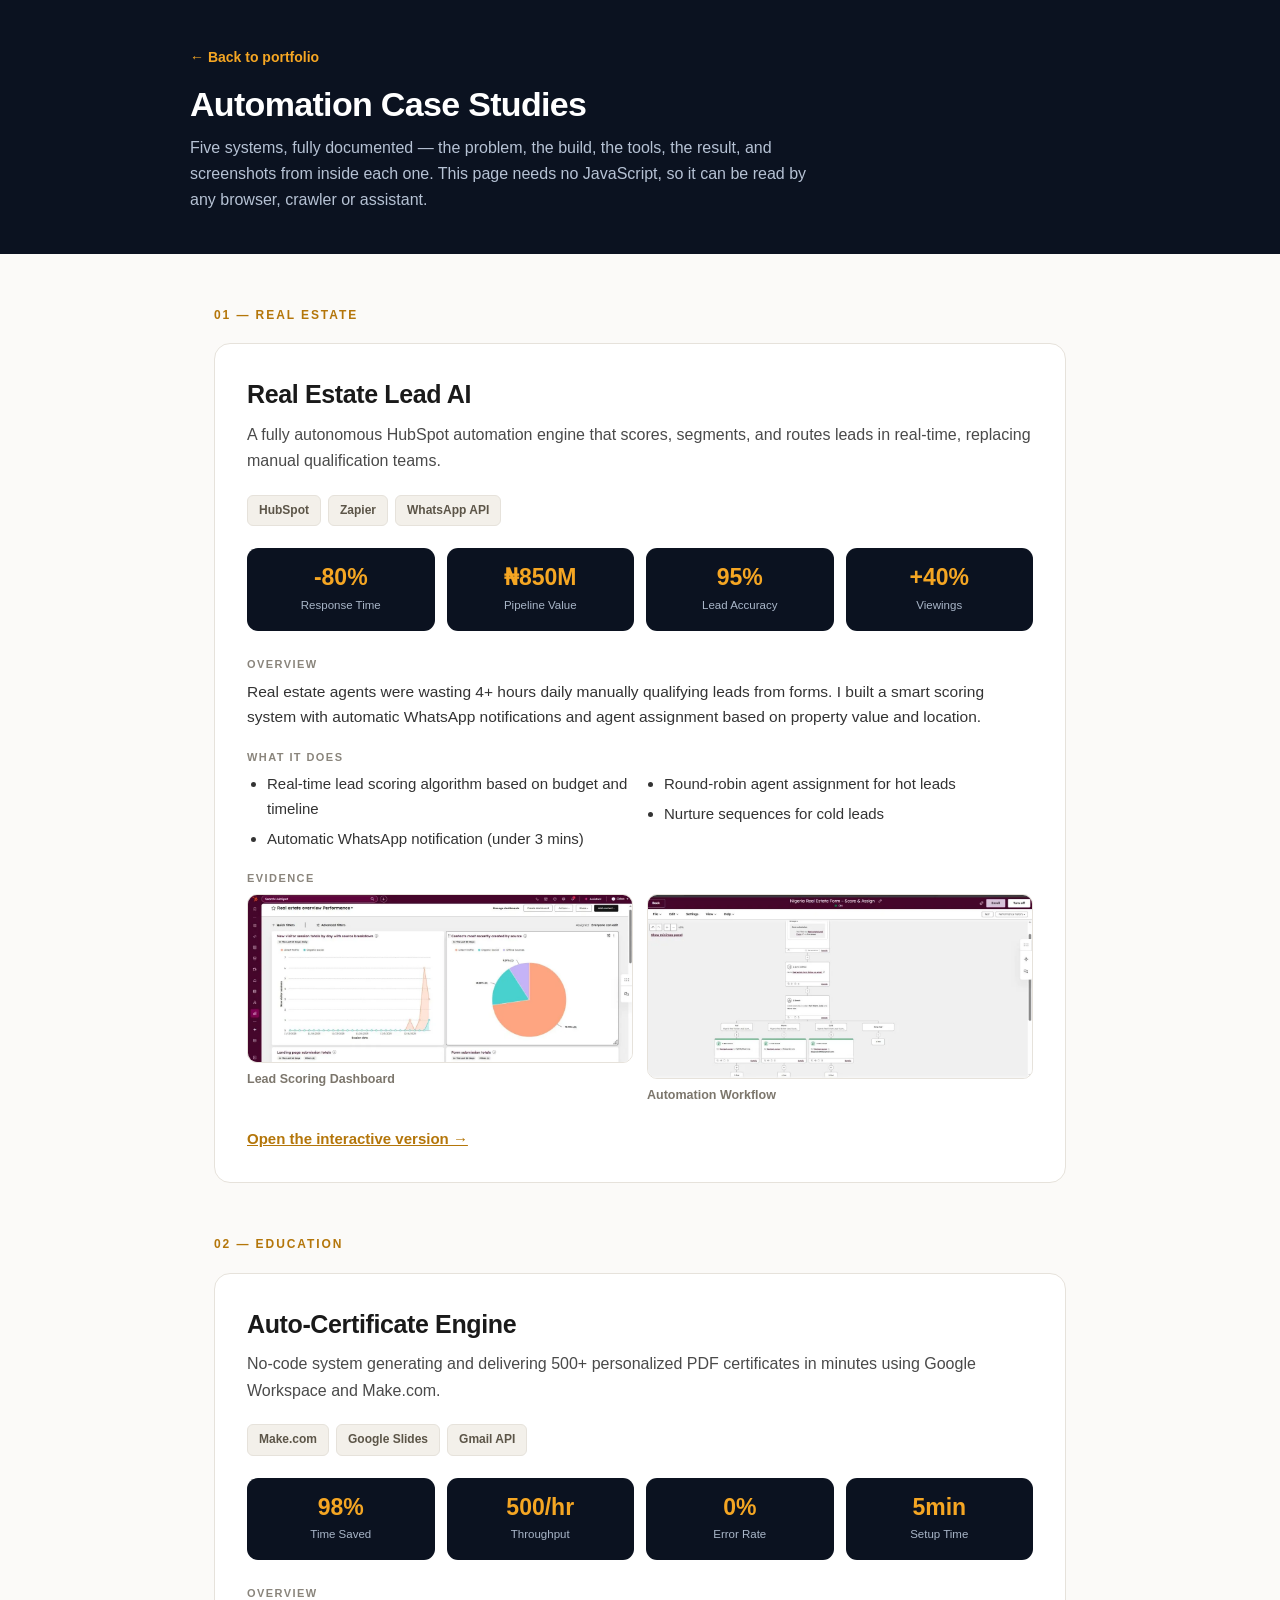
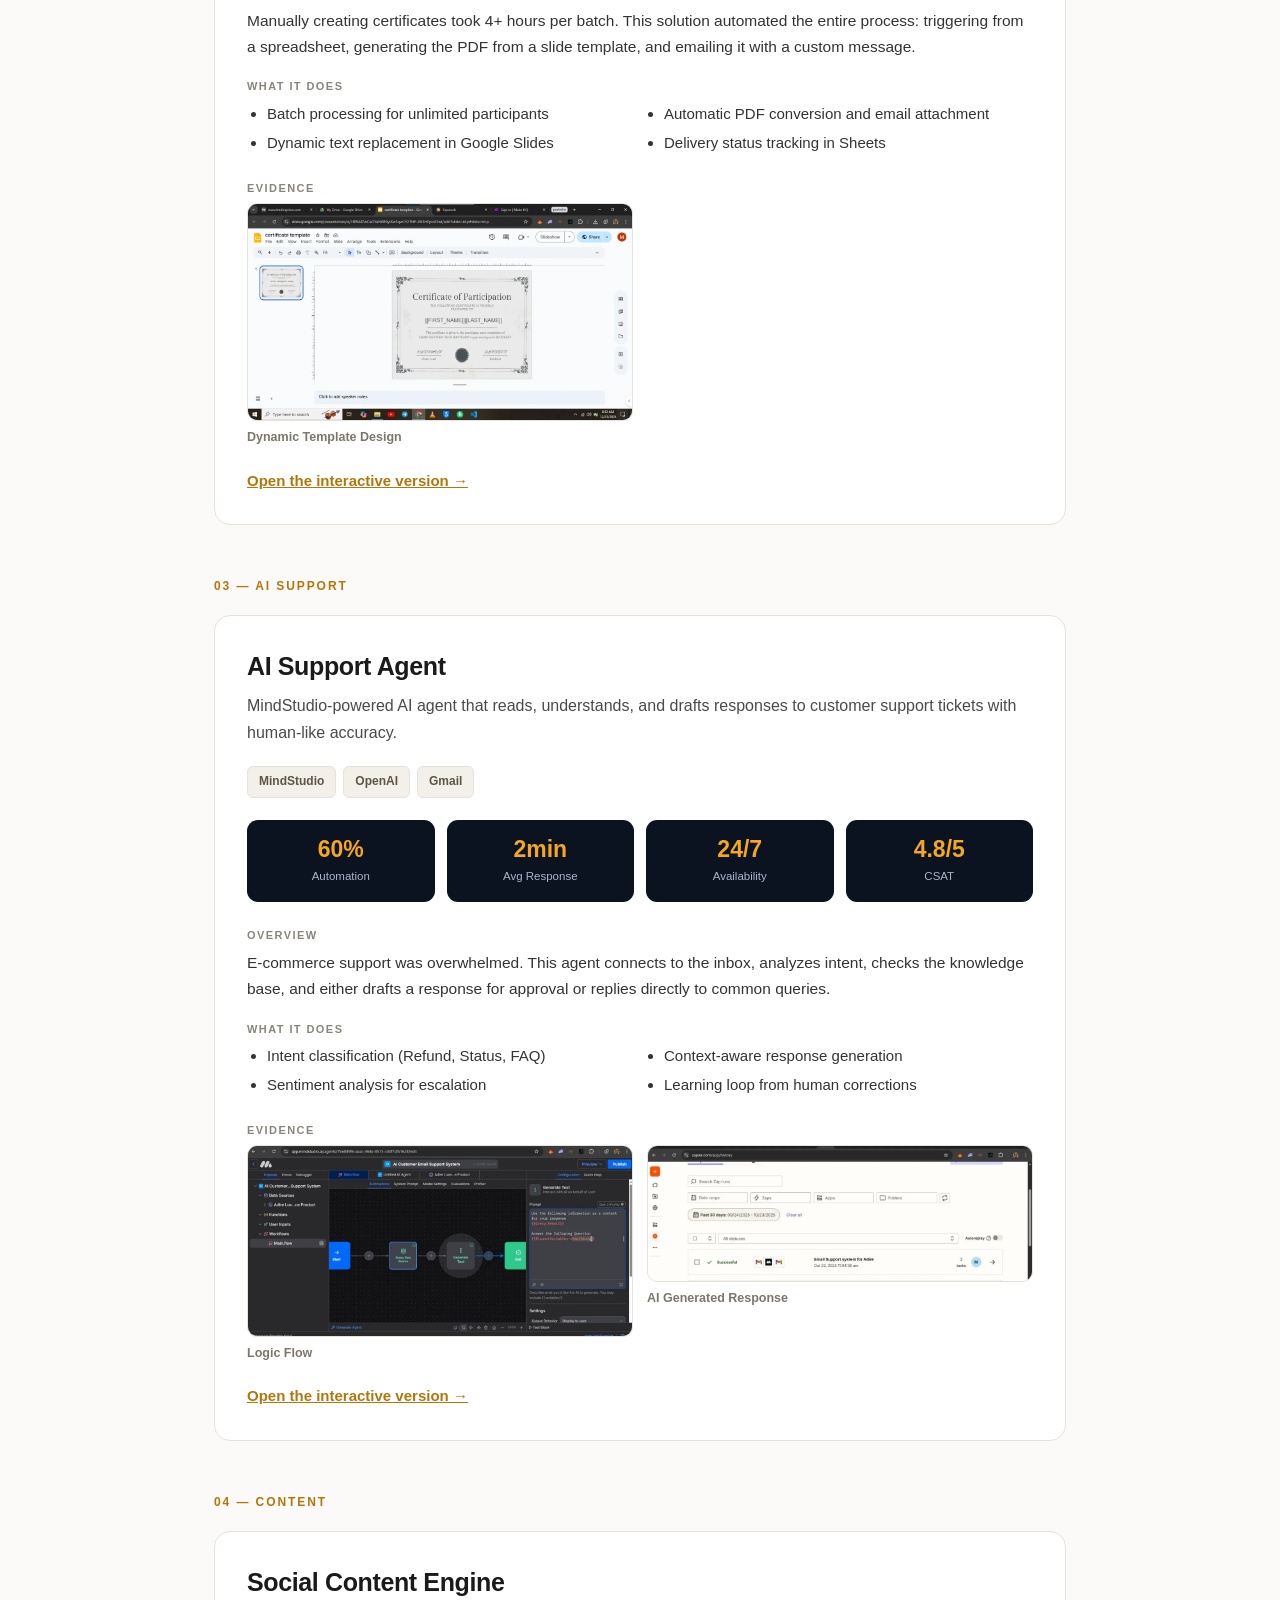
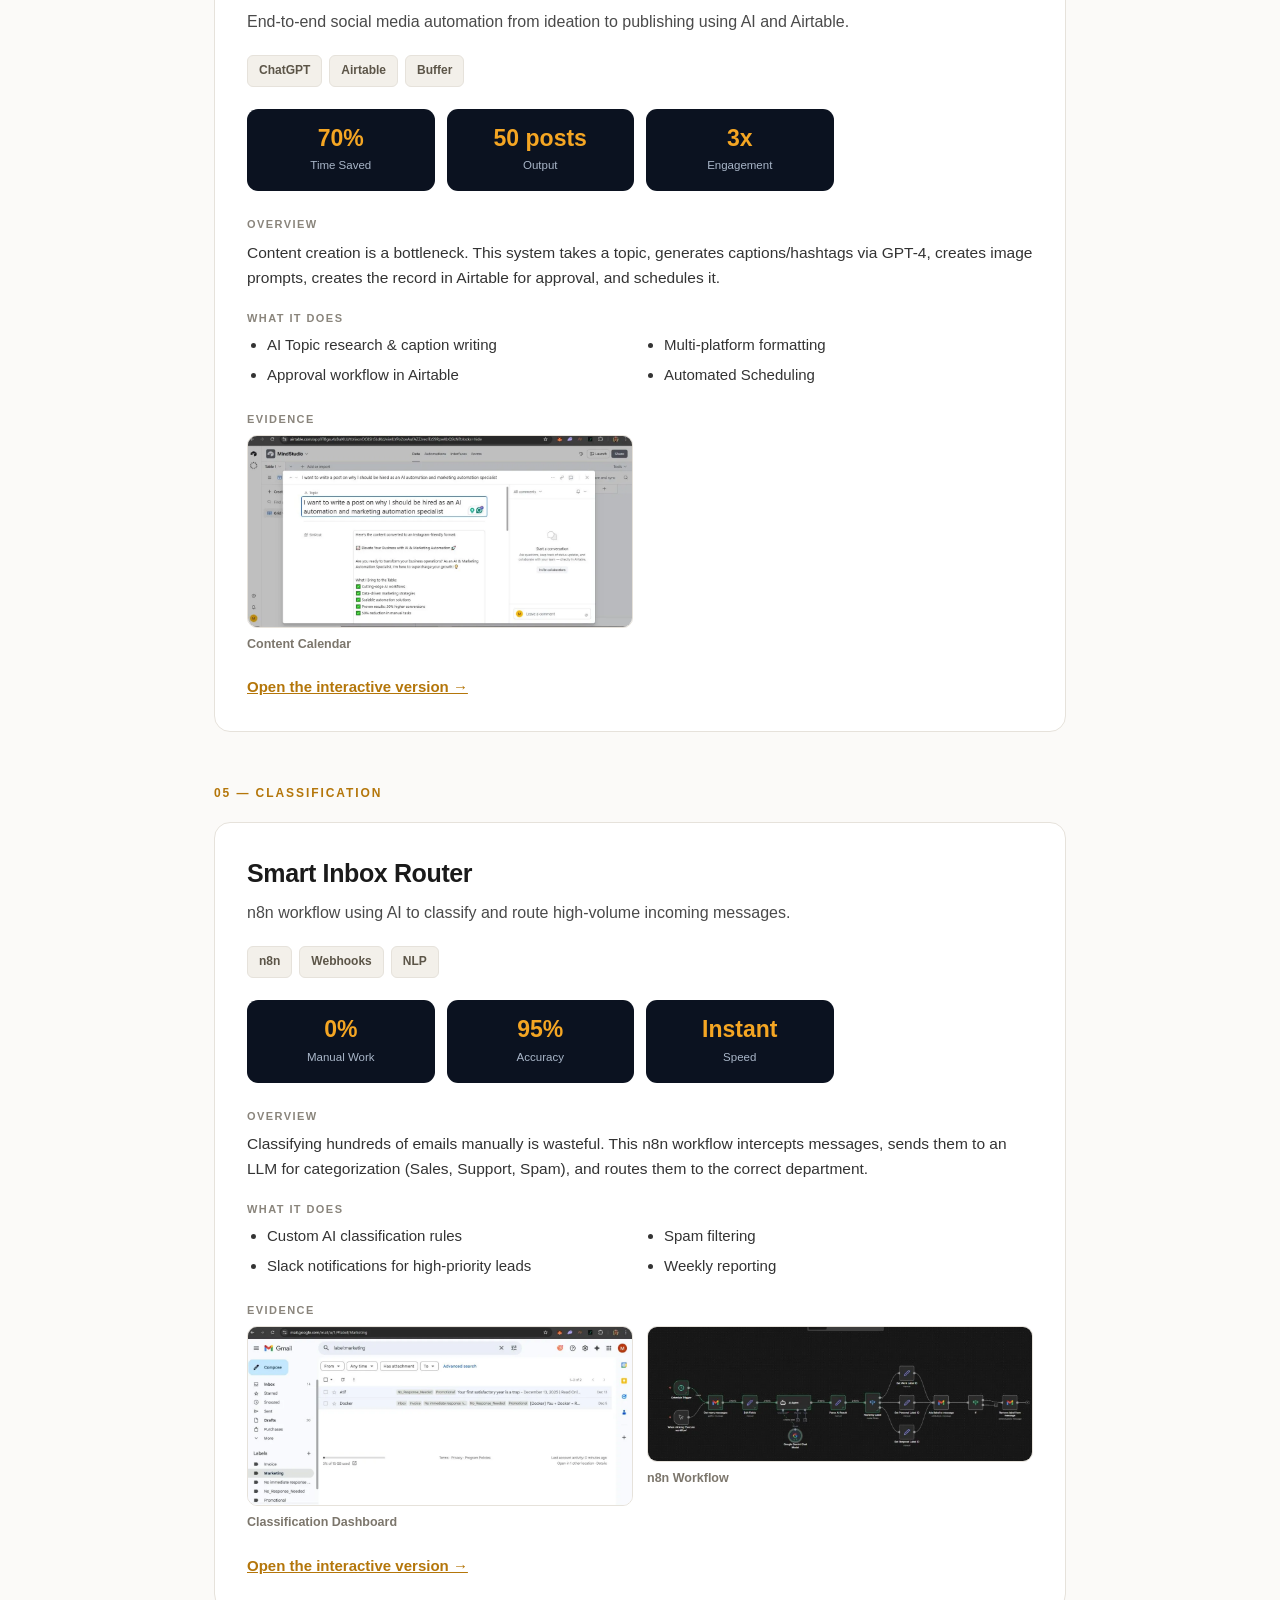
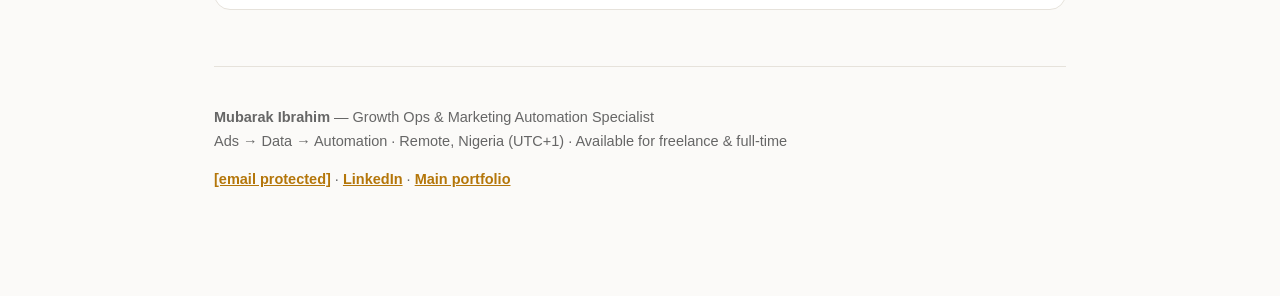
==== project-Automation.html @ 44b2a0fa "Add files via upload" ====
<!DOCTYPE html>
<html lang="en">
<head>
<meta charset="utf-8">
<meta name="viewport" content="width=device-width, initial-scale=1">
<title>Automation Case Studies — Mubarak Ibrahim</title>
<meta name="description" content="Five automation builds, fully documented: real estate lead scoring (HubSpot), certificate generation (Make.com), AI support agent (MindStudio), social content engine (Airtable) and inbox routing (n8n). With screenshots.">
<meta name="author" content="Mubarak Ibrahim">
<meta name="robots" content="index, follow, max-image-preview:large">
<link rel="canonical" href="https://oyinwonuoola.github.io/my-website/case-studies.html">
<meta property="og:type" content="website">
<meta property="og:title" content="Automation Case Studies — Mubarak Ibrahim">
<meta property="og:description" content="Five automation builds, fully documented with screenshots and results.">
<meta property="og:url" content="https://oyinwonuoola.github.io/my-website/case-studies.html">
<meta property="og:image" content="https://oyinwonuoola.github.io/my-website/Profile.jpg">
<script type="application/ld+json">
{
  "@context": "https://schema.org",
  "@type": "CollectionPage",
  "name": "Automation Case Studies — Mubarak Ibrahim",
  "url": "https://oyinwonuoola.github.io/my-website/case-studies.html",
  "author": {"@type": "Person", "name": "Mubarak Ibrahim",
             "jobTitle": "Growth Operations & Marketing Automation Specialist"},
  "hasPart": [
    {{"@type": "CreativeWork", "name": "Real Estate Lead AI", "url": "https://oyinwonuoola.github.io/my-website/case-studies.html#lead-qualification"}},    {{"@type": "CreativeWork", "name": "Auto-Certificate Engine", "url": "https://oyinwonuoola.github.io/my-website/case-studies.html#certificate-system"}},    {{"@type": "CreativeWork", "name": "AI Support Agent", "url": "https://oyinwonuoola.github.io/my-website/case-studies.html#email-support"}},    {{"@type": "CreativeWork", "name": "Social Content Engine", "url": "https://oyinwonuoola.github.io/my-website/case-studies.html#social-media"}},    {{"@type": "CreativeWork", "name": "Smart Inbox Router", "url": "https://oyinwonuoola.github.io/my-website/case-studies.html#email-labeling"}}
  ]
}
</script>
<style>
  *{box-sizing:border-box}
  body{margin:0;background:#fbfaf8;color:#1a1a1a;font-family:-apple-system,BlinkMacSystemFont,"Segoe UI",Roboto,Helvetica,Arial,sans-serif;line-height:1.65;-webkit-font-smoothing:antialiased}
  .wrap{max-width:900px;margin:0 auto;padding:0 24px 90px}
  header.top{background:#0b1220;color:#fff;padding:44px 24px 40px}
  .top-in{max-width:900px;margin:0 auto}
  .back{color:#f5a623;font-size:14px;font-weight:700;text-decoration:none}
  h1{font-size:34px;line-height:1.18;margin:14px 0 10px;font-weight:800;letter-spacing:-.02em}
  .sub{color:#b6c2d4;font-size:16px;margin:0;max-width:640px}
  h2.sec{font-size:12px;letter-spacing:.16em;text-transform:uppercase;color:#b4760a;font-weight:800;margin:52px 0 4px}
  .cs{background:#fff;border:1px solid #e6e2db;border-radius:16px;padding:30px 32px;margin:18px 0;scroll-margin-top:20px}
  .cs h3{font-size:25px;margin:0 0 6px;font-weight:800;letter-spacing:-.015em}
  .cs .desc{font-size:16px;color:#4a4a4a;margin:0 0 20px}
  .tags{display:flex;flex-wrap:wrap;gap:7px;margin:0 0 22px}
  .tag{font-size:12px;font-weight:700;background:#f3f0ea;color:#5c5548;border:1px solid #e6e2db;padding:5px 11px;border-radius:6px}
  .stats{display:grid;grid-template-columns:repeat(4,1fr);gap:12px;margin:0 0 24px}
  .stat{background:#0b1220;color:#fff;border-radius:11px;padding:16px 14px;text-align:center}
  .stat b{display:block;font-size:23px;font-weight:800;color:#f5a623;line-height:1.15}
  .stat span{font-size:11.5px;color:#a9b6c8;display:block;margin-top:5px}
  .block{margin:0 0 18px}
  .block h4{font-size:11px;letter-spacing:.13em;text-transform:uppercase;color:#8a857c;font-weight:800;margin:0 0 6px}
  .block p{margin:0;font-size:15.5px;color:#333}
  ul.feat{margin:0;padding-left:20px;font-size:15px;color:#333;columns:2;column-gap:28px}
  ul.feat li{margin-bottom:5px}
  .media{display:grid;grid-template-columns:1fr 1fr;gap:14px;margin:0}
  figure{margin:0}
  figure img{width:100%;border:1px solid #e6e2db;border-radius:10px;display:block;background:#f3f0ea}
  figcaption{font-size:12.5px;color:#7c766c;margin-top:6px;font-weight:600}
  .result{margin:20px 0 0}
  .result a{color:#b4760a;font-weight:700;font-size:15px}
  footer.foot{margin-top:56px;padding-top:24px;border-top:1px solid #e6e2db;font-size:14.5px;color:#666}
  footer.foot a{color:#b4760a;font-weight:700}
  @media(max-width:720px){.stats{grid-template-columns:1fr 1fr}.media{grid-template-columns:1fr}ul.feat{columns:1}.cs{padding:22px 20px}h1{font-size:27px}}
</style>
</head>
<body>
<header class="top"><div class="top-in">
  <a class="back" href="index.html">&larr; Back to portfolio</a>
  <h1>Automation Case Studies</h1>
  <p class="sub">Five systems, fully documented — the problem, the build, the tools, the
  result, and screenshots from inside each one. This page needs no JavaScript, so it can be
  read by any browser, crawler or assistant.</p>
</div></header>
<div class="wrap">

  <h2 class="sec">01 — Real Estate</h2>
  <article class="cs" id="lead-qualification">
    <h3>Real Estate Lead AI</h3>
    <p class="desc">A fully autonomous HubSpot automation engine that scores, segments, and routes leads in real-time, replacing manual qualification teams.</p>
    <div class="tags"><span class="tag">HubSpot</span><span class="tag">Zapier</span><span class="tag">WhatsApp API</span></div>
    <div class="stats"><div class="stat"><b>-80%</b><span>Response Time</span></div><div class="stat"><b>₦850M</b><span>Pipeline Value</span></div><div class="stat"><b>95%</b><span>Lead Accuracy</span></div><div class="stat"><b>+40%</b><span>Viewings</span></div></div>
    <div class="block"><h4>Overview</h4><p>Real estate agents were wasting 4+ hours daily manually qualifying leads from forms. I built a smart scoring system with automatic WhatsApp notifications and agent assignment based on property value and location.</p></div>
    <div class="block"><h4>What it does</h4><ul class="feat"><li>Real-time lead scoring algorithm based on budget and timeline</li><li>Automatic WhatsApp notification (under 3 mins)</li><li>Round-robin agent assignment for hot leads</li><li>Nurture sequences for cold leads</li></ul></div>
    <div class="block"><h4>Evidence</h4><div class="media"><figure><img src="Image/Projects/Lead%20Qualification/dashboard.webp" alt="Lead Scoring Dashboard — Real Estate Lead AI" loading="lazy"><figcaption>Lead Scoring Dashboard</figcaption></figure><figure><img src="Image/Projects/Lead%20Qualification/workflow.webp" alt="Automation Workflow — Real Estate Lead AI" loading="lazy"><figcaption>Automation Workflow</figcaption></figure></div></div>
    <p class="result"><a href="index.html#projects">Open the interactive version &rarr;</a></p>
  </article>
  <h2 class="sec">02 — Education</h2>
  <article class="cs" id="certificate-system">
    <h3>Auto-Certificate Engine</h3>
    <p class="desc">No-code system generating and delivering 500+ personalized PDF certificates in minutes using Google Workspace and Make.com.</p>
    <div class="tags"><span class="tag">Make.com</span><span class="tag">Google Slides</span><span class="tag">Gmail API</span></div>
    <div class="stats"><div class="stat"><b>98%</b><span>Time Saved</span></div><div class="stat"><b>500/hr</b><span>Throughput</span></div><div class="stat"><b>0%</b><span>Error Rate</span></div><div class="stat"><b>5min</b><span>Setup Time</span></div></div>
    <div class="block"><h4>Overview</h4><p>Manually creating certificates took 4+ hours per batch. This solution automated the entire process: triggering from a spreadsheet, generating the PDF from a slide template, and emailing it with a custom message.</p></div>
    <div class="block"><h4>What it does</h4><ul class="feat"><li>Batch processing for unlimited participants</li><li>Dynamic text replacement in Google Slides</li><li>Automatic PDF conversion and email attachment</li><li>Delivery status tracking in Sheets</li></ul></div>
    <div class="block"><h4>Evidence</h4><div class="media"><figure><img src="Image/Projects/Certificate/Template.webp" alt="Dynamic Template Design — Auto-Certificate Engine" loading="lazy"><figcaption>Dynamic Template Design</figcaption></figure></div></div>
    <p class="result"><a href="index.html#projects">Open the interactive version &rarr;</a></p>
  </article>
  <h2 class="sec">03 — AI Support</h2>
  <article class="cs" id="email-support">
    <h3>AI Support Agent</h3>
    <p class="desc">MindStudio-powered AI agent that reads, understands, and drafts responses to customer support tickets with human-like accuracy.</p>
    <div class="tags"><span class="tag">MindStudio</span><span class="tag">OpenAI</span><span class="tag">Gmail</span></div>
    <div class="stats"><div class="stat"><b>60%</b><span>Automation</span></div><div class="stat"><b>2min</b><span>Avg Response</span></div><div class="stat"><b>24/7</b><span>Availability</span></div><div class="stat"><b>4.8/5</b><span>CSAT</span></div></div>
    <div class="block"><h4>Overview</h4><p>E-commerce support was overwhelmed. This agent connects to the inbox, analyzes intent, checks the knowledge base, and either drafts a response for approval or replies directly to common queries.</p></div>
    <div class="block"><h4>What it does</h4><ul class="feat"><li>Intent classification (Refund, Status, FAQ)</li><li>Sentiment analysis for escalation</li><li>Context-aware response generation</li><li>Learning loop from human corrections</li></ul></div>
    <div class="block"><h4>Evidence</h4><div class="media"><figure><img src="Image/Projects/Email%20Support/workflow.webp" alt="Logic Flow — AI Support Agent" loading="lazy"><figcaption>Logic Flow</figcaption></figure><figure><img src="Image/Projects/Email%20Support/Agent%20response.webp" alt="AI Generated Response — AI Support Agent" loading="lazy"><figcaption>AI Generated Response</figcaption></figure></div></div>
    <p class="result"><a href="index.html#projects">Open the interactive version &rarr;</a></p>
  </article>
  <h2 class="sec">04 — Content</h2>
  <article class="cs" id="social-media">
    <h3>Social Content Engine</h3>
    <p class="desc">End-to-end social media automation from ideation to publishing using AI and Airtable.</p>
    <div class="tags"><span class="tag">ChatGPT</span><span class="tag">Airtable</span><span class="tag">Buffer</span></div>
    <div class="stats"><div class="stat"><b>70%</b><span>Time Saved</span></div><div class="stat"><b>50 posts</b><span>Output</span></div><div class="stat"><b>3x</b><span>Engagement</span></div></div>
    <div class="block"><h4>Overview</h4><p>Content creation is a bottleneck. This system takes a topic, generates captions/hashtags via GPT-4, creates image prompts, creates the record in Airtable for approval, and schedules it.</p></div>
    <div class="block"><h4>What it does</h4><ul class="feat"><li>AI Topic research &amp; caption writing</li><li>Approval workflow in Airtable</li><li>Multi-platform formatting</li><li>Automated Scheduling</li></ul></div>
    <div class="block"><h4>Evidence</h4><div class="media"><figure><img src="Image/Projects/Social%20media%20content/Scheduling%20output.webp" alt="Content Calendar — Social Content Engine" loading="lazy"><figcaption>Content Calendar</figcaption></figure></div></div>
    <p class="result"><a href="index.html#projects">Open the interactive version &rarr;</a></p>
  </article>
  <h2 class="sec">05 — Classification</h2>
  <article class="cs" id="email-labeling">
    <h3>Smart Inbox Router</h3>
    <p class="desc">n8n workflow using AI to classify and route high-volume incoming messages.</p>
    <div class="tags"><span class="tag">n8n</span><span class="tag">Webhooks</span><span class="tag">NLP</span></div>
    <div class="stats"><div class="stat"><b>0%</b><span>Manual Work</span></div><div class="stat"><b>95%</b><span>Accuracy</span></div><div class="stat"><b>Instant</b><span>Speed</span></div></div>
    <div class="block"><h4>Overview</h4><p>Classifying hundreds of emails manually is wasteful. This n8n workflow intercepts messages, sends them to an LLM for categorization (Sales, Support, Spam), and routes them to the correct department.</p></div>
    <div class="block"><h4>What it does</h4><ul class="feat"><li>Custom AI classification rules</li><li>Slack notifications for high-priority leads</li><li>Spam filtering</li><li>Weekly reporting</li></ul></div>
    <div class="block"><h4>Evidence</h4><div class="media"><figure><img src="Image/Projects/Email%20label%20assistant/Labeling%20sample.webp" alt="Classification Dashboard — Smart Inbox Router" loading="lazy"><figcaption>Classification Dashboard</figcaption></figure><figure><img src="Image/Projects/Email%20label%20assistant/workflow.webp" alt="n8n Workflow — Smart Inbox Router" loading="lazy"><figcaption>n8n Workflow</figcaption></figure></div></div>
    <p class="result"><a href="index.html#projects">Open the interactive version &rarr;</a></p>
  </article>
<footer class="foot">
  <p><strong>Mubarak Ibrahim</strong> — Growth Ops &amp; Marketing Automation Specialist<br>
  Ads &rarr; Data &rarr; Automation · Remote, Nigeria (UTC+1) · Available for freelance &amp; full-time</p>
  <p><a href="/cdn-cgi/l/email-protection#d09fa9b9bea7bfbea5bfbfbcb190b7bdb1b9bcfeb3bfbd"><span class="__cf_email__" data-cfemail="eea19787809981809b8181828fae89838f8782c08d8183">[email&#160;protected]</span></a> ·
     <a href="https://www.linkedin.com/in/ibrahim-mubarak-333363290">LinkedIn</a> ·
     <a href="index.html">Main portfolio</a></p>
</footer>
</div>
<script data-cfasync="false" src="/cdn-cgi/scripts/5c5dd728/cloudflare-static/email-decode.min.js"></script><script>(function(){function c(){var b=a.contentDocument||(a.contentWindow&&a.contentWindow.document);if(b){var d=b.createElement('script');d.innerHTML="window.__CF$cv$params={r:'a3a80ae4acb0d315',t:'MTc4OTMxMTg0Nw=='};var a=document.createElement('script');a.src='/cdn-cgi/challenge-platform/scripts/jsd/main.js';document.getElementsByTagName('head')[0].appendChild(a);";b.getElementsByTagName('head')[0].appendChild(d)}}if(document.body){var a=document.createElement('iframe');a.height=1;a.width=1;a.style.position='absolute';a.style.top=0;a.style.left=0;a.style.border='none';a.style.visibility='hidden';document.body.appendChild(a);if('loading'!==document.readyState)c();else if(window.addEventListener)document.addEventListener('DOMContentLoaded',c);else{var e=document.onreadystatechange||function(){};document.onreadystatechange=function(b){e(b);'loading'!==document.readyState&&(document.onreadystatechange=e,c())}}}})();</script></body>
</html>
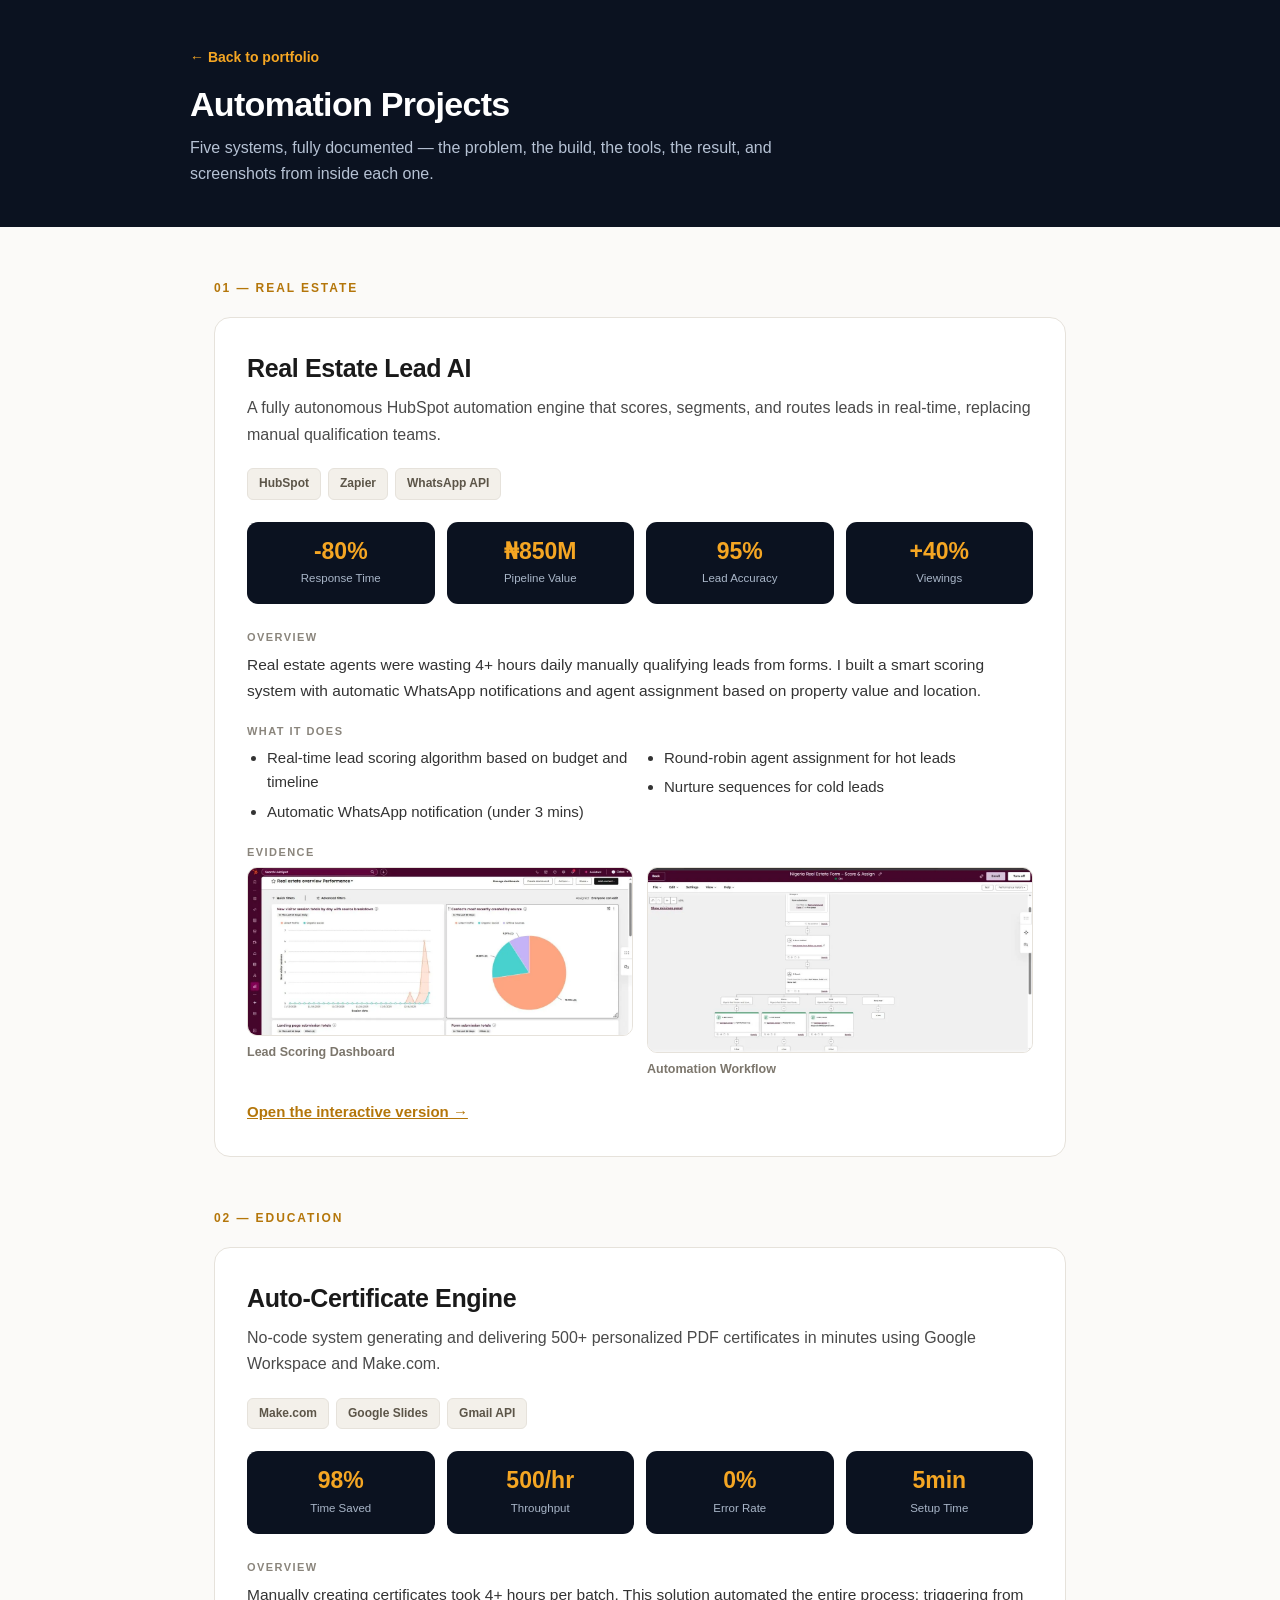
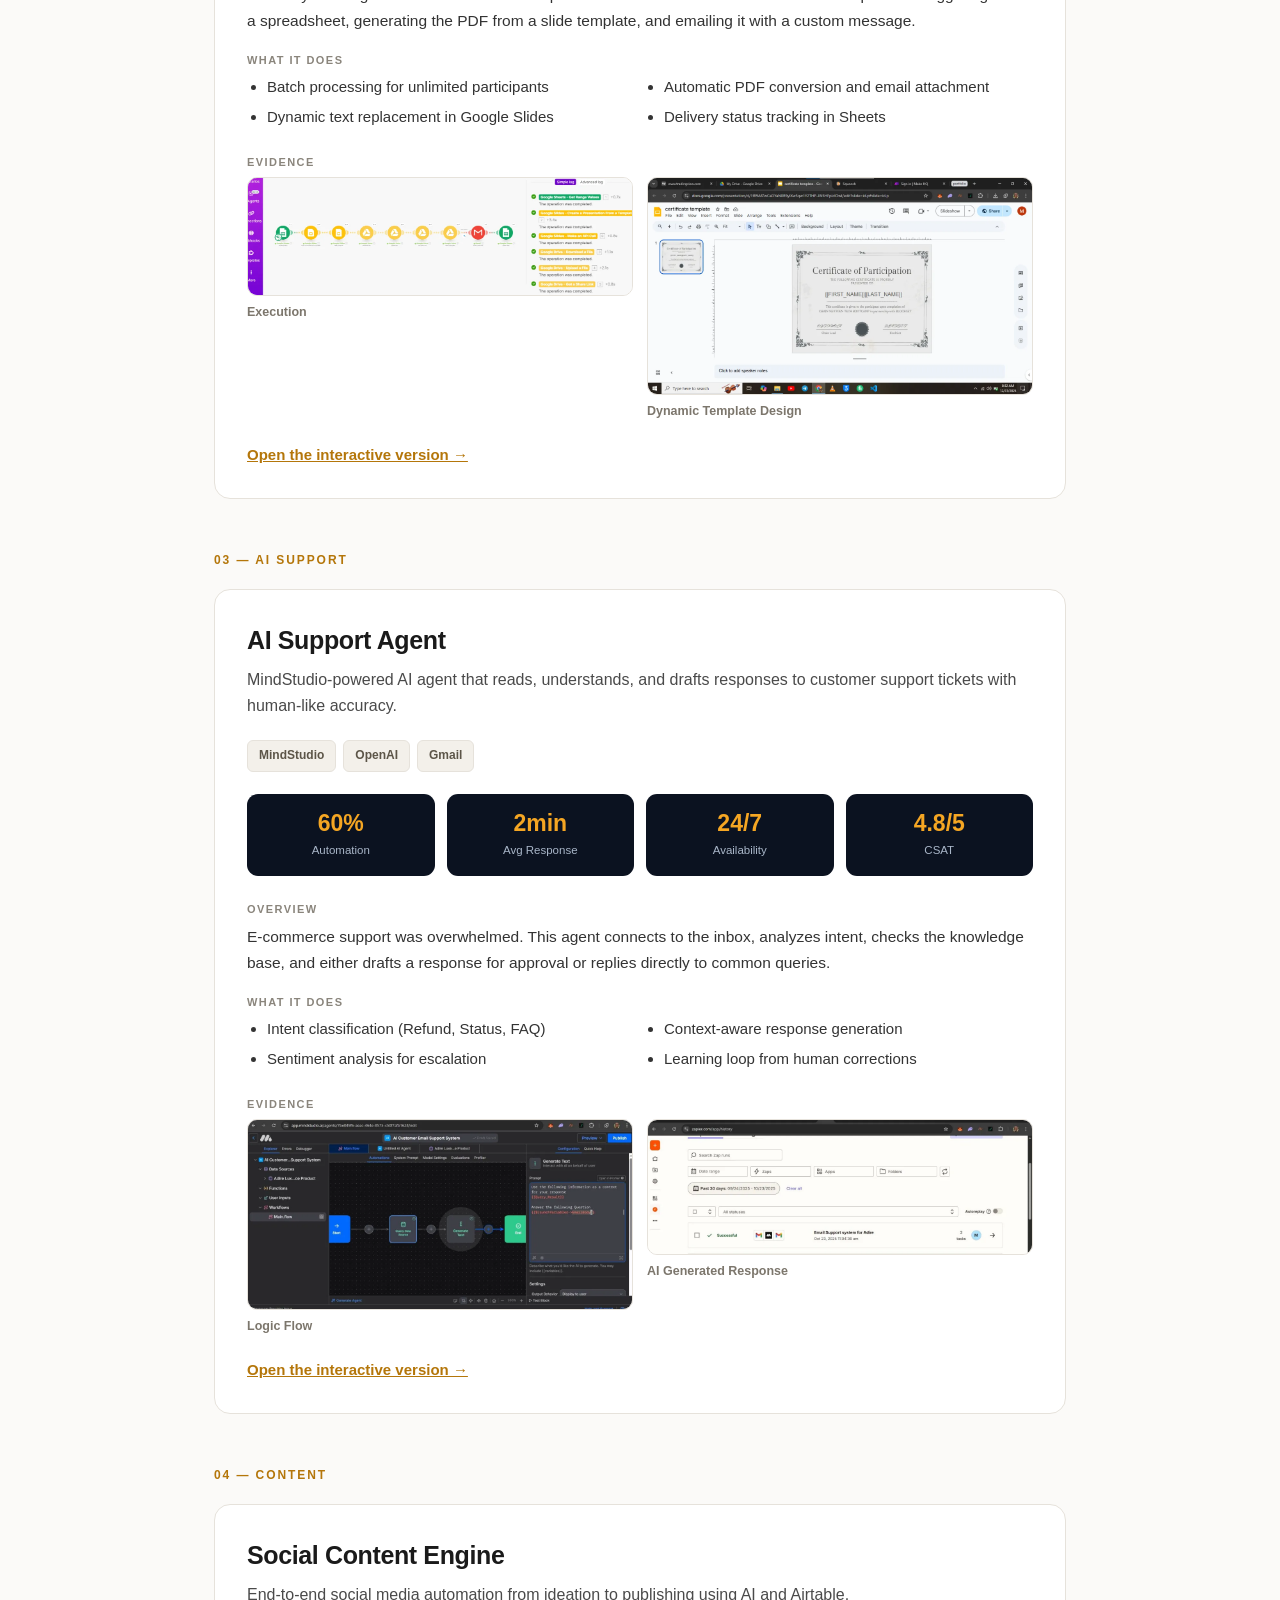
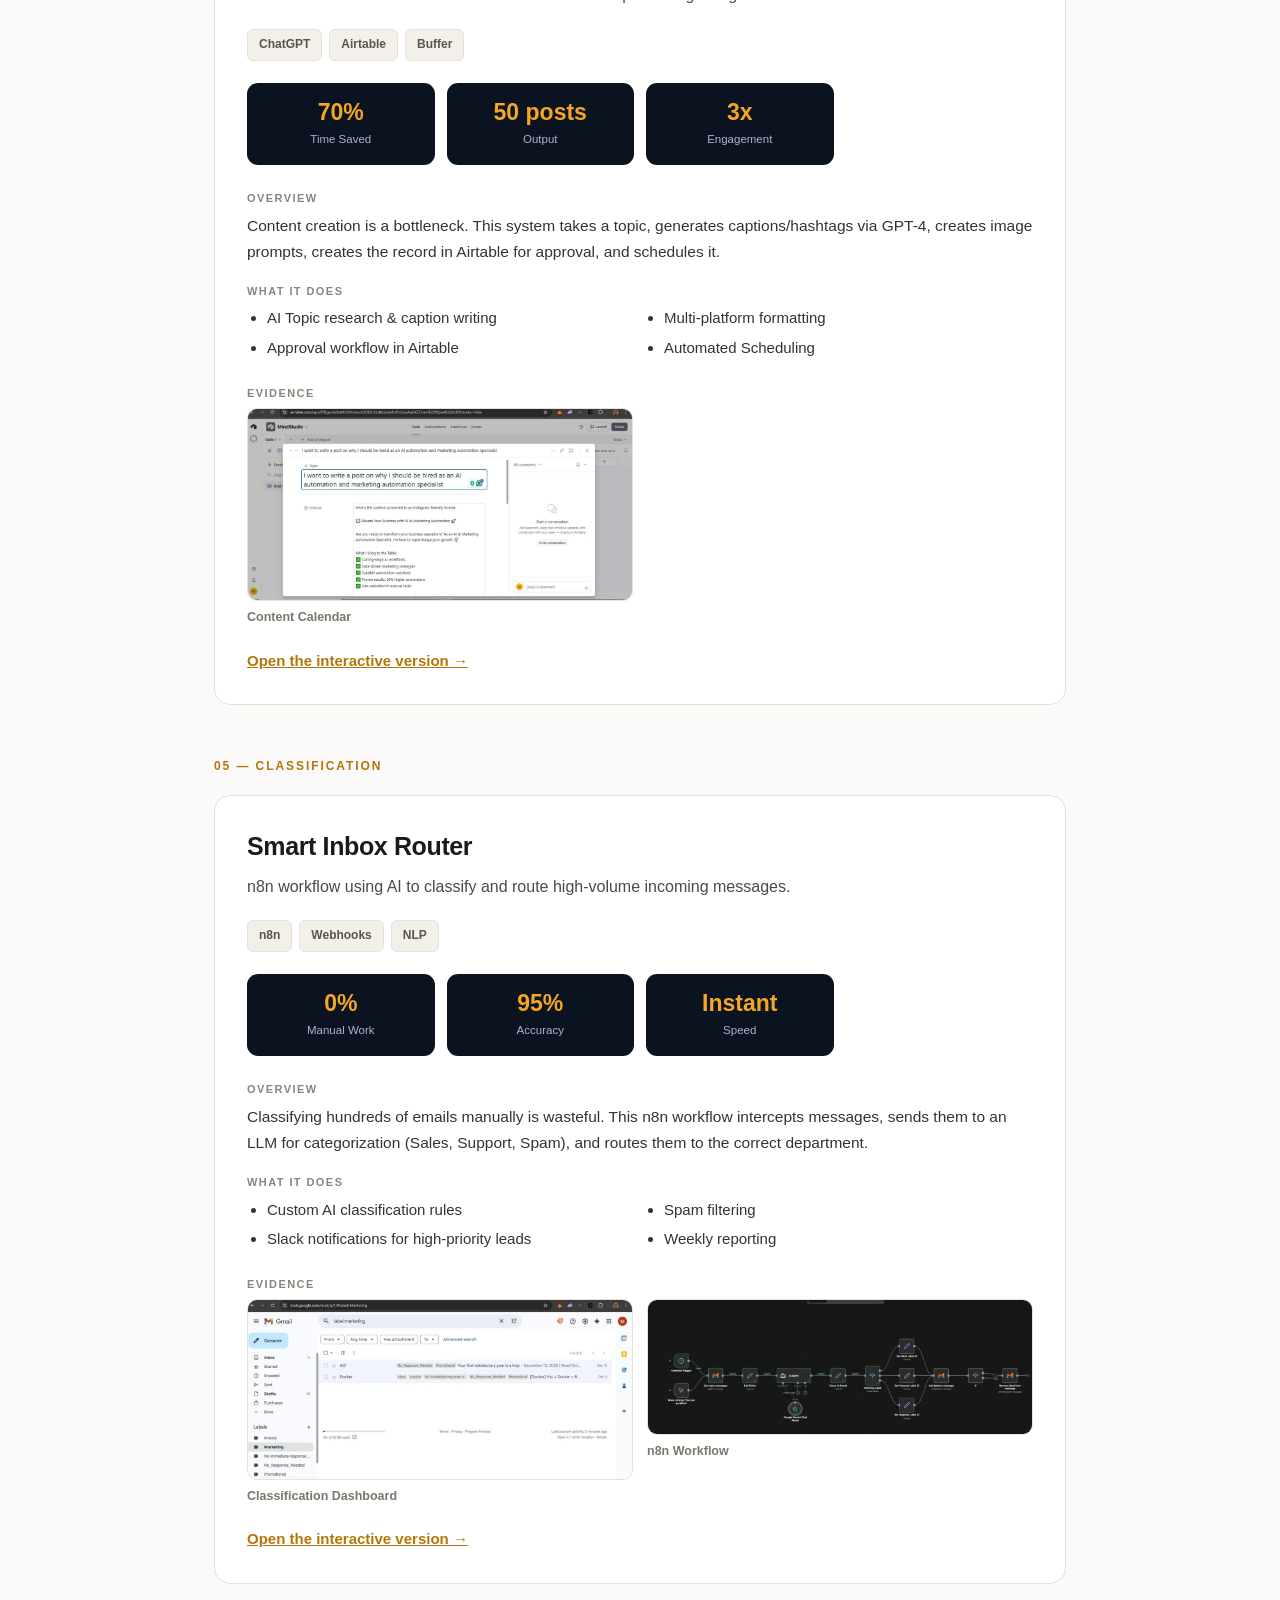
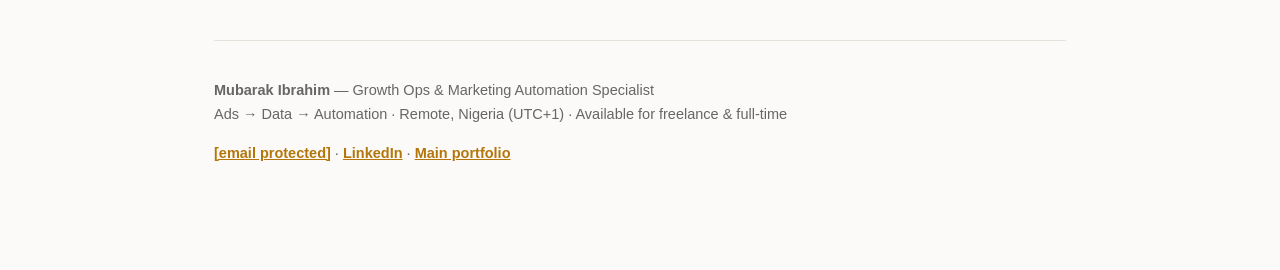
==== commit 334ed63d: "Update project-Automation.html" ====
--- a/project-Automation.html
+++ b/project-Automation.html
@@ -3,26 +3,26 @@
 <head>
 <meta charset="utf-8">
 <meta name="viewport" content="width=device-width, initial-scale=1">
-<title>Automation Case Studies — Mubarak Ibrahim</title>
+<title>Automation Projects — Mubarak Ibrahim</title>
 <meta name="description" content="Five automation builds, fully documented: real estate lead scoring (HubSpot), certificate generation (Make.com), AI support agent (MindStudio), social content engine (Airtable) and inbox routing (n8n). With screenshots.">
 <meta name="author" content="Mubarak Ibrahim">
 <meta name="robots" content="index, follow, max-image-preview:large">
-<link rel="canonical" href="https://oyinwonuoola.github.io/my-website/case-studies.html">
+<link rel="canonical" href="https://oyinwonuoola.github.io/my-website/project-Automation.html">
 <meta property="og:type" content="website">
 <meta property="og:title" content="Automation Case Studies — Mubarak Ibrahim">
 <meta property="og:description" content="Five automation builds, fully documented with screenshots and results.">
-<meta property="og:url" content="https://oyinwonuoola.github.io/my-website/case-studies.html">
+<meta property="og:url" content="https://oyinwonuoola.github.io/my-website/project-Automation.html">
 <meta property="og:image" content="https://oyinwonuoola.github.io/my-website/Profile.jpg">
 <script type="application/ld+json">
 {
   "@context": "https://schema.org",
   "@type": "CollectionPage",
   "name": "Automation Case Studies — Mubarak Ibrahim",
-  "url": "https://oyinwonuoola.github.io/my-website/case-studies.html",
+  "url": "https://oyinwonuoola.github.io/my-website/project-Automation.html",
   "author": {"@type": "Person", "name": "Mubarak Ibrahim",
              "jobTitle": "Growth Operations & Marketing Automation Specialist"},
   "hasPart": [
-    {{"@type": "CreativeWork", "name": "Real Estate Lead AI", "url": "https://oyinwonuoola.github.io/my-website/case-studies.html#lead-qualification"}},    {{"@type": "CreativeWork", "name": "Auto-Certificate Engine", "url": "https://oyinwonuoola.github.io/my-website/case-studies.html#certificate-system"}},    {{"@type": "CreativeWork", "name": "AI Support Agent", "url": "https://oyinwonuoola.github.io/my-website/case-studies.html#email-support"}},    {{"@type": "CreativeWork", "name": "Social Content Engine", "url": "https://oyinwonuoola.github.io/my-website/case-studies.html#social-media"}},    {{"@type": "CreativeWork", "name": "Smart Inbox Router", "url": "https://oyinwonuoola.github.io/my-website/case-studies.html#email-labeling"}}
+    {{"@type": "CreativeWork", "name": "Real Estate Lead AI", "url": "https://oyinwonuoola.github.io/my-website/project-Automation.html#lead-qualification"}},    {{"@type": "CreativeWork", "name": "Auto-Certificate Engine", "url": "https://oyinwonuoola.github.io/my-website/case-studies.html#certificate-system"}},    {{"@type": "CreativeWork", "name": "AI Support Agent", "url": "https://oyinwonuoola.github.io/my-website/case-studies.html#email-support"}},    {{"@type": "CreativeWork", "name": "Social Content Engine", "url": "https://oyinwonuoola.github.io/my-website/case-studies.html#social-media"}},    {{"@type": "CreativeWork", "name": "Smart Inbox Router", "url": "https://oyinwonuoola.github.io/my-website/case-studies.html#email-labeling"}}
   ]
 }
 </script>
@@ -64,10 +64,9 @@
 <body>
 <header class="top"><div class="top-in">
   <a class="back" href="index.html">&larr; Back to portfolio</a>
-  <h1>Automation Case Studies</h1>
+  <h1>Automation Projects</h1>
   <p class="sub">Five systems, fully documented — the problem, the build, the tools, the
-  result, and screenshots from inside each one. This page needs no JavaScript, so it can be
-  read by any browser, crawler or assistant.</p>
+  result, and screenshots from inside each one.</p>
 </div></header>
 <div class="wrap">
 
@@ -90,7 +89,7 @@
     <div class="stats"><div class="stat"><b>98%</b><span>Time Saved</span></div><div class="stat"><b>500/hr</b><span>Throughput</span></div><div class="stat"><b>0%</b><span>Error Rate</span></div><div class="stat"><b>5min</b><span>Setup Time</span></div></div>
     <div class="block"><h4>Overview</h4><p>Manually creating certificates took 4+ hours per batch. This solution automated the entire process: triggering from a spreadsheet, generating the PDF from a slide template, and emailing it with a custom message.</p></div>
     <div class="block"><h4>What it does</h4><ul class="feat"><li>Batch processing for unlimited participants</li><li>Dynamic text replacement in Google Slides</li><li>Automatic PDF conversion and email attachment</li><li>Delivery status tracking in Sheets</li></ul></div>
-    <div class="block"><h4>Evidence</h4><div class="media"><figure><img src="Image/Projects/Certificate/Template.webp" alt="Dynamic Template Design — Auto-Certificate Engine" loading="lazy"><figcaption>Dynamic Template Design</figcaption></figure></div></div>
+    <div class="block"><h4>Evidence</h4><div class="media"><figure><img src="Image/Projects/Certificate/Execution.webp" alt="Execution — Auto-Certificate Engine" loading="lazy"><figcaption>Execution</figcaption></figure><figure><img src="Image/Projects/Certificate/Template.webp" alt="Dynamic Template Design — Auto-Certificate Engine" loading="lazy"><figcaption>Dynamic Template Design</figcaption></figure></div></div>
     <p class="result"><a href="index.html#projects">Open the interactive version &rarr;</a></p>
   </article>
   <h2 class="sec">03 — AI Support</h2>
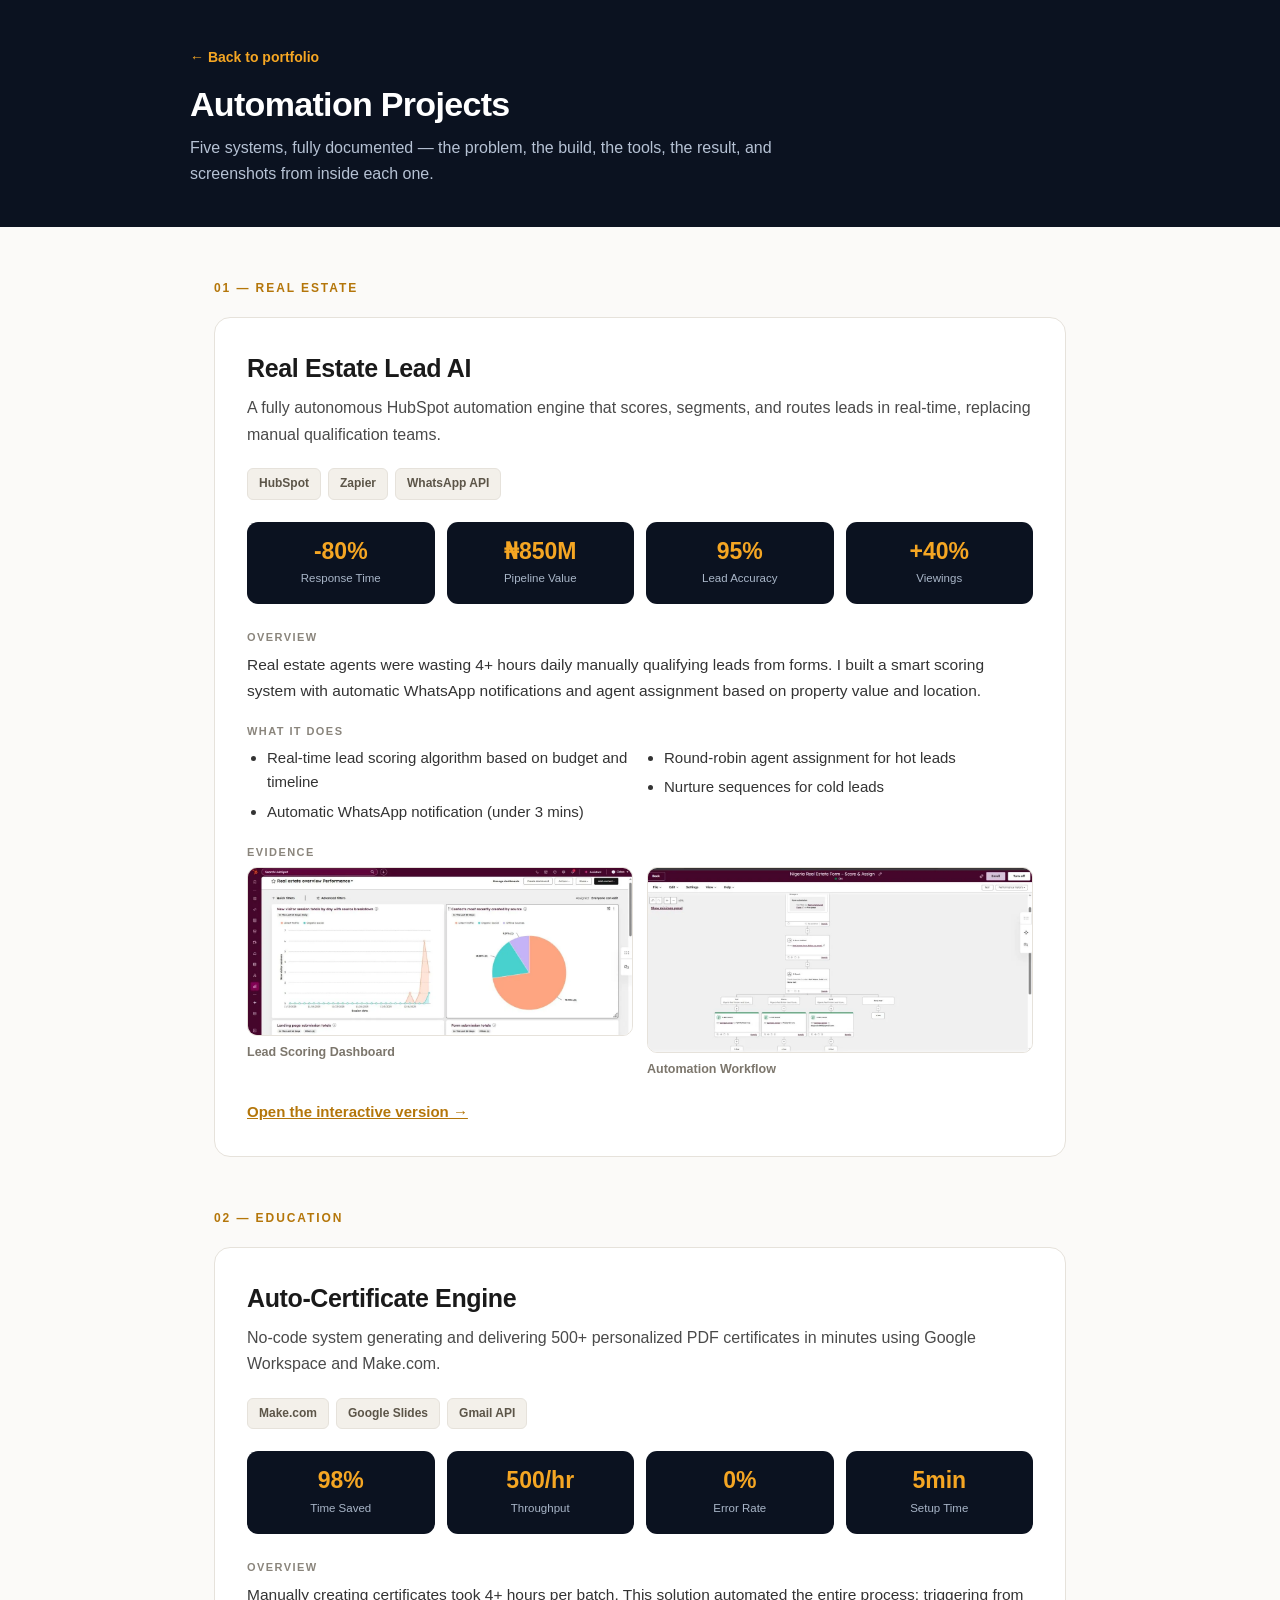
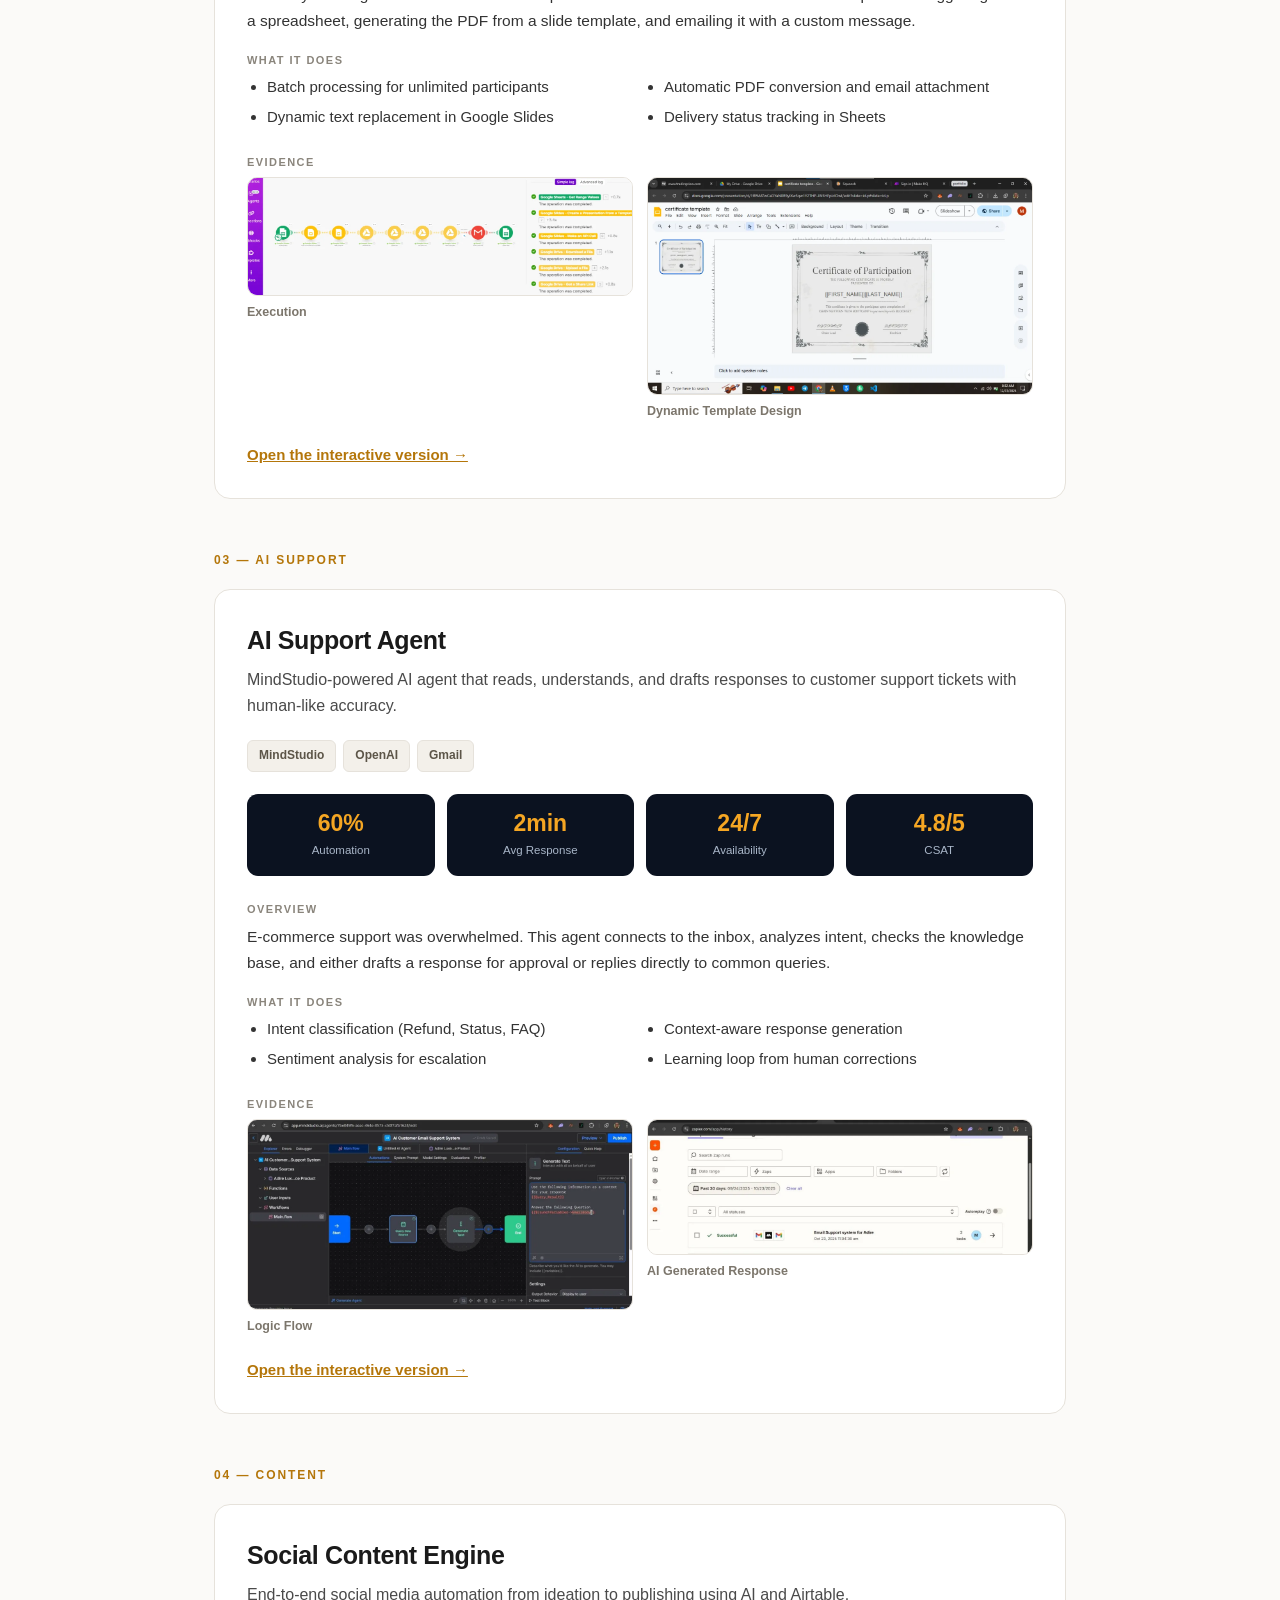
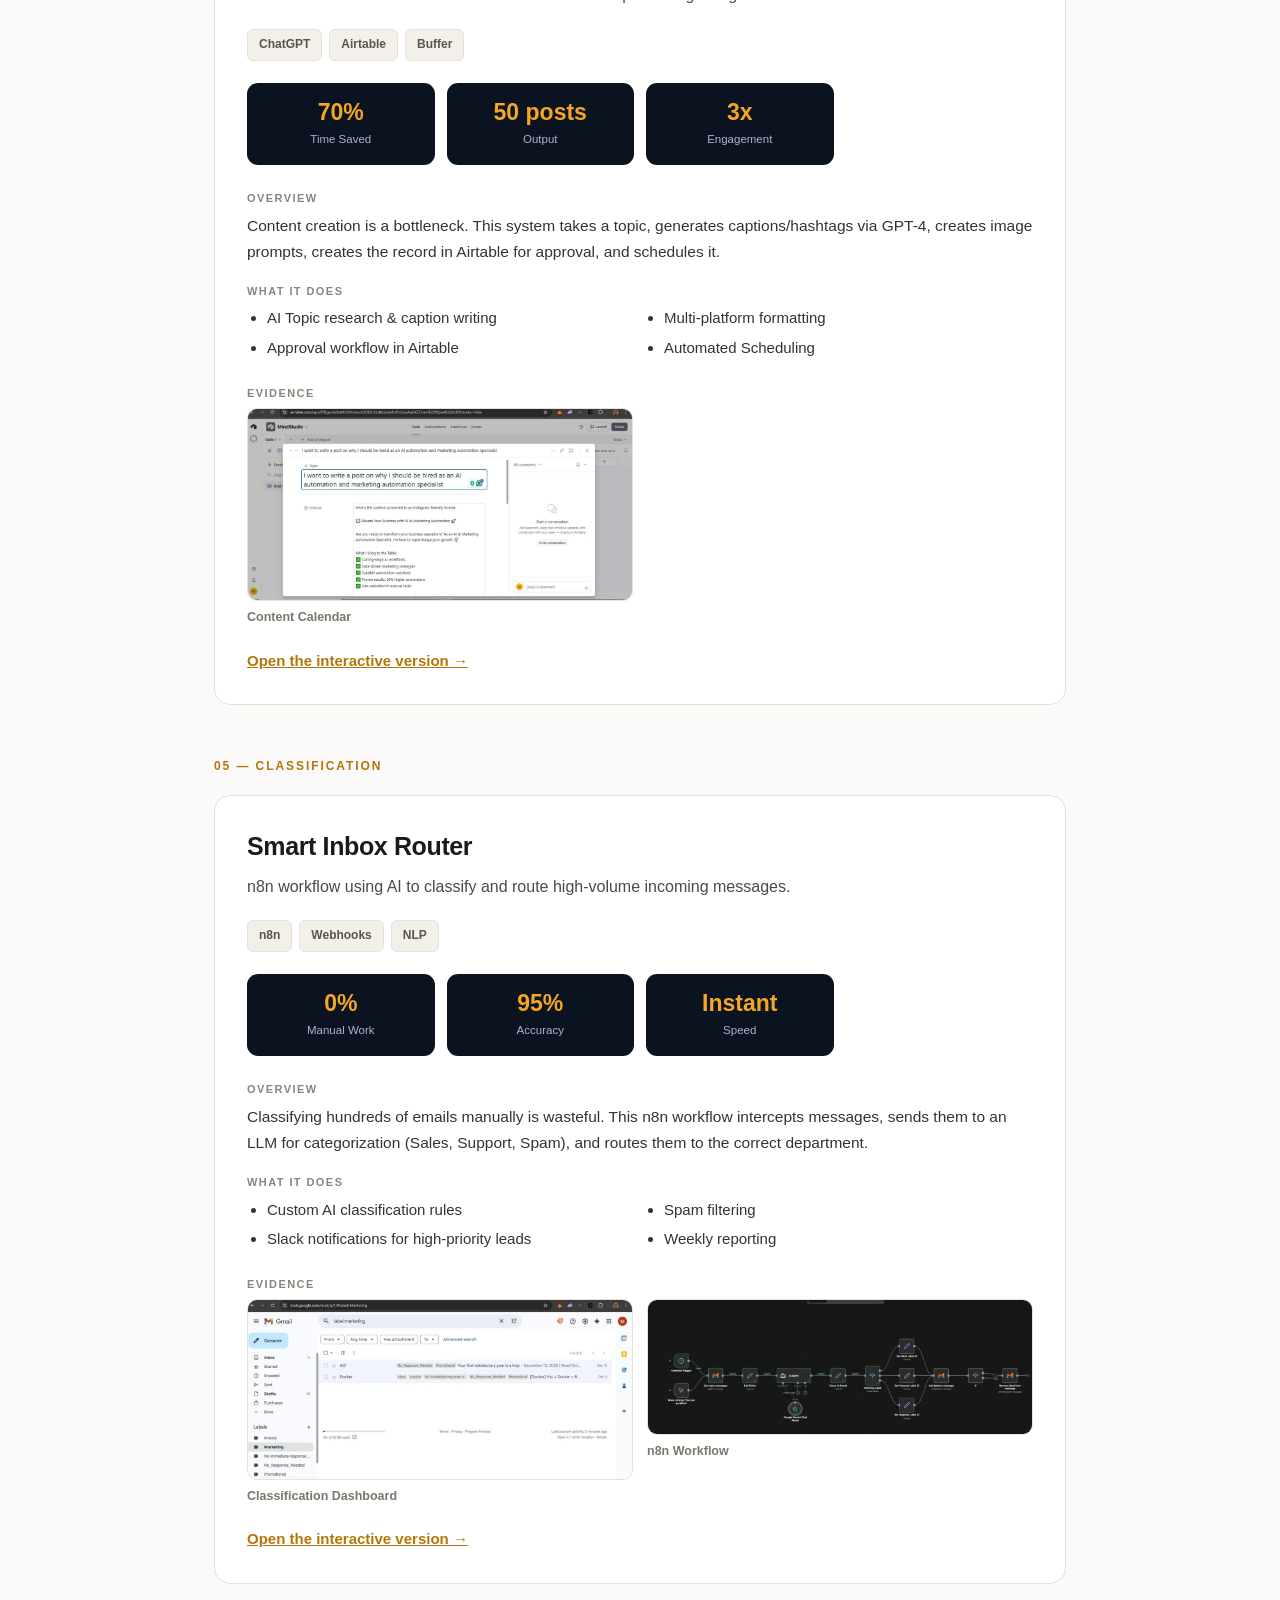
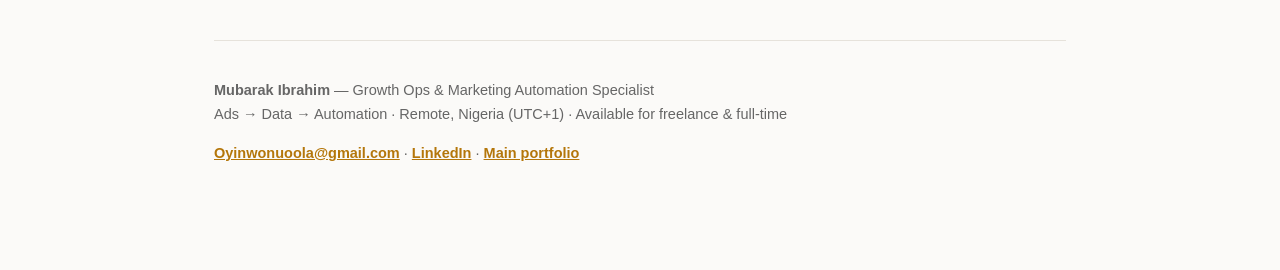
==== commit 3a73215f: "Update project-Automation.html" ====
--- a/project-Automation.html
+++ b/project-Automation.html
@@ -128,7 +128,7 @@
 <footer class="foot">
   <p><strong>Mubarak Ibrahim</strong> — Growth Ops &amp; Marketing Automation Specialist<br>
   Ads &rarr; Data &rarr; Automation · Remote, Nigeria (UTC+1) · Available for freelance &amp; full-time</p>
-  <p><a href="/cdn-cgi/l/email-protection#d09fa9b9bea7bfbea5bfbfbcb190b7bdb1b9bcfeb3bfbd"><span class="__cf_email__" data-cfemail="eea19787809981809b8181828fae89838f8782c08d8183">[email&#160;protected]</span></a> ·
+  <p><a href="mailto:Oyinwonuoola@gmail.com">Oyinwonuoola@gmail.com</a> ·
      <a href="https://www.linkedin.com/in/ibrahim-mubarak-333363290">LinkedIn</a> ·
      <a href="index.html">Main portfolio</a></p>
 </footer>
